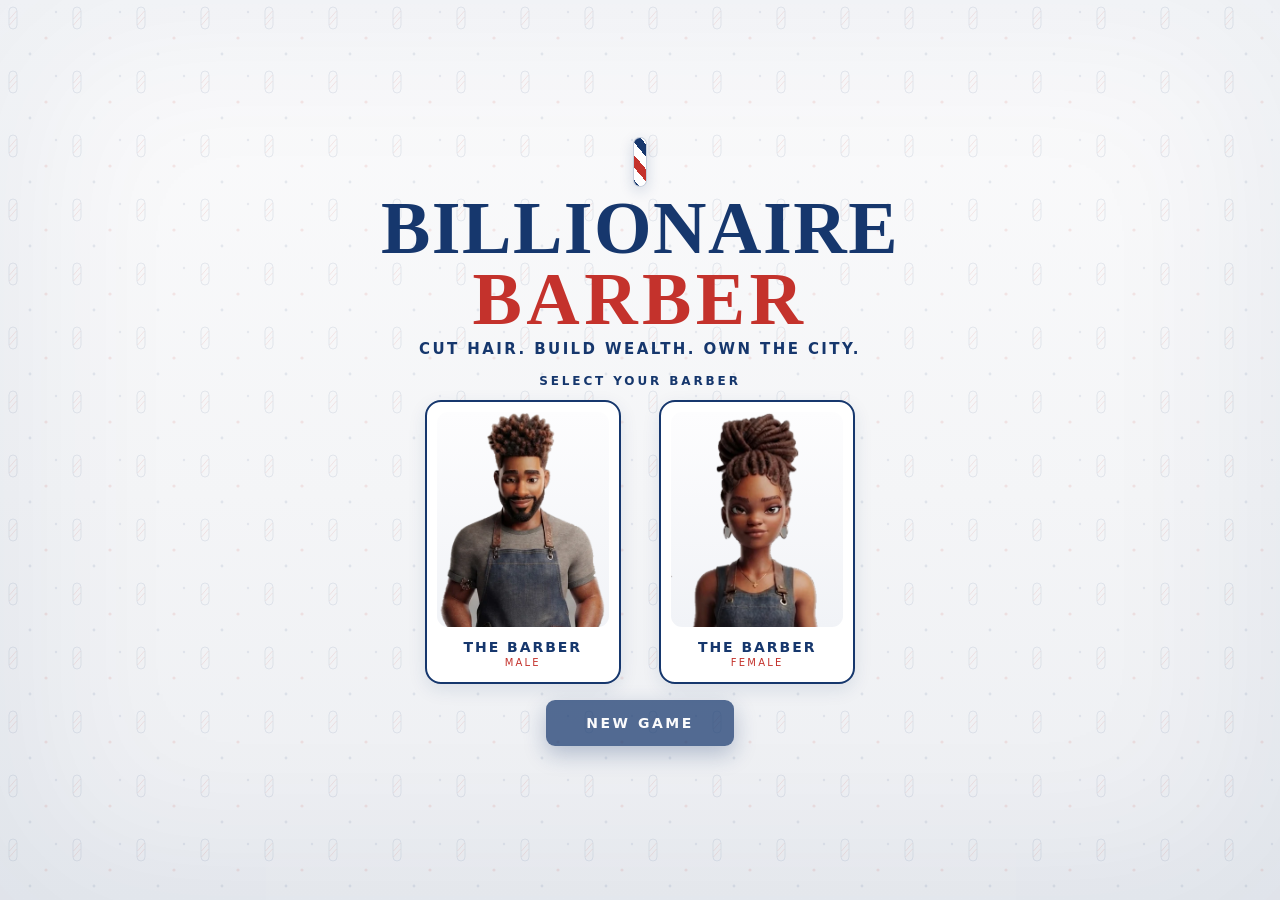
==== BillionaireBarber.html @ 20ed525c "Fix rotate gate trapping players with orientation lock The gate was shown purely by an `(orientation" ====
<!DOCTYPE html>
<html lang="en">
<head>
<meta charset="utf-8">
<meta name="viewport" content="width=device-width, initial-scale=1, viewport-fit=cover">
<title>Billionaire Barber</title>
<style>
/* =============================================================
   BILLIONAIRE BARBER — VISUAL SYSTEM
   Premium · urban · warm. Barbershop leather, brass and low
   tungsten light. Never a Bootstrap dashboard.
   ============================================================= */

/* ---------- TOKENS ---------- */
:root {
  --ink-950: #0a0807;
  --ink-900: #100c0a;
  --ink-850: #16110e;
  --ink-800: #1d1613;
  --ink-700: #2a201b;
  --ink-600: #3a2c25;
  --ink-500: #4d3b31;

  --gold-400: #e6c866;
  --gold-500: #c9a227;
  --gold-600: #9d7d18;
  --brass:    #b08d57;

  --pole-red: #c8412f;
  --pole-blue:#3d6f9e;

  --good: #5cc08a;
  --bad:  #e0614f;
  --warn: #e0a84f;

  --text:    #f6efe5;
  --text-dim:#b4a599;
  --text-mute:#7d6f65;

  --glass:      rgba(28, 21, 17, 0.72);
  --glass-lite: rgba(44, 33, 27, 0.58);
  --hairline:   rgba(224, 200, 160, 0.14);
  --hairline-2: rgba(224, 200, 160, 0.28);

  --shadow-lg: 0 24px 60px rgba(0,0,0,.62), 0 4px 14px rgba(0,0,0,.5);
  --shadow-md: 0 10px 28px rgba(0,0,0,.48);
  --shadow-sm: 0 3px 10px rgba(0,0,0,.4);

  --ease-out:  cubic-bezier(.16, 1, .3, 1);
  --ease-soft: cubic-bezier(.4, 0, .2, 1);
  --ease-back: cubic-bezier(.34, 1.56, .64, 1);

  --display: "Bahnschrift", "Segoe UI Semibold", "Segoe UI", system-ui, sans-serif;
  --body: "Segoe UI", system-ui, -apple-system, Roboto, sans-serif;
  --mono: "Cascadia Mono", "Consolas", ui-monospace, monospace;

  --hud-h: 74px;
  --dock-h: 62px;
}

* { margin: 0; padding: 0; box-sizing: border-box; }

html, body {
  height: 100%;
  overflow: hidden;
  background: var(--ink-950);
  color: var(--text);
  font-family: var(--body);
  -webkit-font-smoothing: antialiased;
  text-rendering: optimizeLegibility;
}

button { font: inherit; color: inherit; border: none; background: none; cursor: pointer; }
img { display: block; max-width: 100%; }
kbd {
  font: 600 11px/1 var(--mono); padding: 2px 5px; margin: 0 1px;
  background: rgba(255,255,255,.08); border: 1px solid var(--hairline);
  border-radius: 4px; color: var(--text-dim);
}

/* =============================================================
   BUTTONS (§32) — tactile, never tiny
   ============================================================= */
.btn {
  position: relative;
  font-family: var(--display);
  font-size: 13px;
  letter-spacing: .12em;
  text-transform: uppercase;
  padding: 12px 22px;
  border-radius: 10px;
  border: 1px solid var(--hairline-2);
  background: linear-gradient(180deg, var(--ink-700), var(--ink-800));
  color: var(--text);
  box-shadow: var(--shadow-sm), inset 0 1px 0 rgba(255,255,255,.07);
  transition: transform .18s var(--ease-back), box-shadow .22s var(--ease-out),
              background .22s var(--ease-out), border-color .22s var(--ease-out);
}
.btn:hover { transform: translateY(-2px); box-shadow: var(--shadow-md), inset 0 1px 0 rgba(255,255,255,.12); border-color: var(--hairline-2); }
.btn:active { transform: translateY(1px) scale(.985); box-shadow: var(--shadow-sm); }
.btn:focus-visible { outline: 2px solid var(--gold-500); outline-offset: 3px; }

.btn.primary {
  background: linear-gradient(180deg, var(--gold-400), var(--gold-600));
  color: #2a1f06;
  border-color: rgba(255, 232, 170, .5);
  font-weight: 700;
  box-shadow: 0 6px 20px rgba(201,162,39,.3), inset 0 1px 0 rgba(255,255,255,.4);
}
.btn.primary:hover { box-shadow: 0 12px 34px rgba(201,162,39,.42), inset 0 1px 0 rgba(255,255,255,.55); }

.btn.secondary { background: linear-gradient(180deg, #3a5670, #253a4d); border-color: rgba(140,190,230,.3); }
.btn.ghost { background: rgba(255,255,255,.04); border-color: var(--hairline); color: var(--text-dim); }
.btn.ghost:hover { color: var(--text); background: rgba(255,255,255,.08); }
.btn.disabled, .btn[disabled] { opacity: .38; pointer-events: none; filter: grayscale(.6); }
.btn.large { padding: 16px 34px; font-size: 15px; letter-spacing: .16em; }
.btn.small { padding: 7px 14px; font-size: 11px; }
.btn.wide { width: 100%; justify-content: center; }

/* =============================================================
   START SCREEN (§28)
   Deliberately NOT the in-game palette: a bright, printed
   barbershop-signage look — navy/red/white on paper — so the title
   card reads as branding and the cut to the dark shop lands.
   Scoped tokens; nothing here leaks into the game shell.
   ============================================================= */
#start-screen {
  --navy:      #16376d;
  --navy-deep: #0d2450;
  --red:       #c4322c;
  --paper:     #f4f5f7;
  --ink-soft:  #5a6478;

  position: fixed; inset: 0; z-index: 900;
  display: grid; place-items: center;
  overflow-y: auto;               /* short windows scroll rather than clip */
  color: var(--navy);
  transition: opacity .7s var(--ease-out), transform .7s var(--ease-out);
}
#start-screen.exiting { opacity: 0; transform: scale(1.06); pointer-events: none; }

.start-bg {
  position: absolute; inset: 0;
  background: linear-gradient(180deg, #fbfbfc 0%, var(--paper) 55%, #eceef2 100%);
}
/* Faint barber-pole-and-dots wallpaper, inline so it works offline */
.start-bg::after {
  content: ''; position: absolute; inset: 0;
  background-image: url("data:image/svg+xml,%3Csvg xmlns='http://www.w3.org/2000/svg' width='64' height='64' viewBox='0 0 64 64'%3E%3Crect x='9' y='7' width='8' height='22' rx='4' fill='none' stroke='%2316376d' stroke-width='1' opacity='.09'/%3E%3Cpath d='M9.5 25l7-8M9.5 19l7-8' stroke='%23c4322c' stroke-width='1' opacity='.1' fill='none'/%3E%3Ccircle cx='46' cy='38' r='1.6' fill='%23c4322c' opacity='.1'/%3E%3Ccircle cx='30' cy='54' r='1.4' fill='%2316376d' opacity='.09'/%3E%3Ccircle cx='56' cy='12' r='1.2' fill='%2316376d' opacity='.08'/%3E%3C/svg%3E");
  background-size: 64px 64px;
}
.start-vignette {
  position: absolute; inset: 0; pointer-events: none;
  box-shadow: inset 0 0 160px 40px rgba(22,55,109,.06);
}

.start-inner {
  position: relative; z-index: 2;
  width: min(1000px, 92vw);
  display: flex; flex-direction: column; align-items: center;
  gap: clamp(10px, 1.8vh, 22px);
  padding: clamp(14px, 3vh, 30px) 0;
}

.start-head { text-align: center; display: grid; justify-items: center; gap: 6px; }

/* Barber pole — small piece of world flavour, quietly rotating */
.start-pole {
  width: 14px; height: clamp(34px, 6vh, 50px); border-radius: 7px;
  background: #fff;
  border: 1px solid rgba(22,55,109,.25);
  overflow: hidden; position: relative;
  box-shadow: 0 4px 14px rgba(22,55,109,.18);
}
.start-pole i {
  position: absolute; inset: -50% -50%;
  background: repeating-linear-gradient(
    50deg,
    var(--red) 0 8px, #ffffff 8px 16px,
    var(--navy) 16px 24px, #ffffff 24px 32px);
  animation: poleSpin 3.6s linear infinite;
}
@keyframes poleSpin { to { transform: translateY(-32px); } }

/* High-contrast serif for the wordmark — the one place this game uses one */
.game-title {
  font-family: "Bodoni MT", "Didot", "Playfair Display", Georgia, "Times New Roman", serif;
  font-weight: 700;
  font-size: clamp(34px, 6.4vw, 74px);
  line-height: .95;
  letter-spacing: .02em;
  display: grid;
  color: var(--navy);
}
.game-title span { color: var(--red); letter-spacing: .06em; }

.game-sub {
  font-family: var(--display);
  font-size: clamp(11px, 1.4vw, 15px);
  font-weight: 700;
  letter-spacing: .16em; text-transform: uppercase;
  color: var(--navy);
}

.select-label {
  font-family: var(--display); font-size: 12px; font-weight: 600;
  letter-spacing: .24em; color: var(--navy);
  text-align: center; margin-bottom: 12px;
}

.char-grid { display: flex; gap: clamp(16px, 3vw, 40px); justify-content: center; flex-wrap: wrap; }

.char-card {
  width: clamp(146px, 17vw, 196px);
  display: grid; justify-items: center; gap: 2px;
  padding: 10px 10px 14px;
  border-radius: 16px;
  border: 2px solid var(--navy);
  background: #fff;
  color: var(--navy);
  box-shadow: 0 6px 18px rgba(22,55,109,.1);
  transition: transform .35s var(--ease-out), border-color .35s var(--ease-out),
              box-shadow .35s var(--ease-out);
}
.char-card:hover { transform: translateY(-6px); box-shadow: 0 16px 34px rgba(22,55,109,.18); }
.char-card.selected {
  border-color: var(--red);
  box-shadow: 0 0 0 3px rgba(196,50,44,.18), 0 16px 34px rgba(22,55,109,.2);
  transform: translateY(-6px);
}
.char-frame {
  width: 100%; aspect-ratio: 4/5; overflow: hidden; border-radius: 11px;
  display: grid; place-items: end center;
  background: linear-gradient(180deg, #fdfdfe, #f1f3f7);
  position: relative;
}
/* Cropped to head-and-shoulders like a shop portrait — the source art is
   full-body, so this leans on object-fit rather than new crops. */
.char-frame img {
  width: 100%; height: 100%; object-fit: cover; object-position: 50% 6%;
  transition: transform .5s var(--ease-out);
}
.char-card:hover .char-frame img { transform: scale(1.04); }
.char-name {
  font-family: var(--display); font-weight: 700; font-size: 14px;
  letter-spacing: .14em; margin-top: 10px; color: var(--navy);
}
.char-role { font-size: 10px; letter-spacing: .22em; color: var(--red); text-transform: uppercase; }

/* NEW GAME | CONTINUE read as one segmented navy pill (CONTINUE is hidden
   until a save exists, and the pill still looks right without it). */
.start-actions {
  display: inline-flex; flex-wrap: nowrap; justify-content: center;
  border-radius: 9px; overflow: hidden;
  box-shadow: 0 8px 22px rgba(22,55,109,.28);
}
#start-screen .btn.large {
  font-family: var(--display); font-weight: 600;
  font-size: 14px; letter-spacing: .18em;
  padding: 15px 40px; border: none; border-radius: 0;
  background: var(--navy); color: #fff;
  box-shadow: none; transform: none;
}
#start-screen .btn.large:hover { background: var(--navy-deep); }
#start-screen .btn.large:active { transform: translateY(1px); }
#start-screen .btn.large:focus-visible { outline: 2px solid var(--red); outline-offset: -4px; }
#start-screen .btn[disabled] { opacity: .72; filter: none; }
#start-screen #btn-continue { box-shadow: inset 1px 0 0 rgba(255,255,255,.32); }

.loader { display: grid; gap: 8px; justify-items: center; opacity: 1; transition: opacity .5s; }
#start-screen.loaded .loader { opacity: 0; height: 0; overflow: hidden; }
.load-track { width: 220px; height: 3px; border-radius: 3px; background: rgba(22,55,109,.14); overflow: hidden; }
.load-track i { display: block; height: 100%; width: 0; background: linear-gradient(90deg, var(--navy), var(--red)); transition: width .3s var(--ease-out); }
.loader span { font-size: 10px; letter-spacing: .3em; color: var(--ink-soft); text-transform: uppercase; }

/* =============================================================
   GAME SHELL
   ============================================================= */
#game {
  position: fixed; inset: 0;
  display: grid; grid-template-rows: var(--hud-h) 1fr var(--dock-h);
  opacity: 0; pointer-events: none;
  transition: opacity .8s var(--ease-out);
}
#game.active { opacity: 1; pointer-events: auto; }
body.paused #stage { filter: saturate(.55) brightness(.72); }

/* =============================================================
   HUD (§21)
   ============================================================= */
#hud {
  position: relative; z-index: 600;
  display: grid; grid-template-columns: auto 1fr auto;
  align-items: center; gap: 20px;
  padding: 0 20px;
  background: linear-gradient(180deg, rgba(12,9,7,.96), rgba(12,9,7,.72));
  backdrop-filter: blur(18px) saturate(1.2);
  -webkit-backdrop-filter: blur(18px) saturate(1.2);
  border-bottom: 1px solid var(--hairline);
  box-shadow: 0 12px 32px rgba(0,0,0,.5);
}

.hud-left { display: flex; align-items: baseline; gap: 22px; }
.cash-block { display: grid; }
.cash-label, .nw-label, .stat-label {
  font-family: var(--display); font-size: 9px; letter-spacing: .26em;
  color: var(--text-mute); text-transform: uppercase;
}
.cash-value {
  font-family: var(--display); font-size: 30px; line-height: 1.05;
  letter-spacing: .01em; font-variant-numeric: tabular-nums;
  color: var(--gold-400);
  text-shadow: 0 0 26px rgba(201,162,39,.34);
  transition: color .3s var(--ease-out), text-shadow .3s var(--ease-out);
}
.cash-value.rising { color: #7fe0a6; text-shadow: 0 0 26px rgba(92,192,138,.4); }
.cash-value.falling { color: #f08d7c; text-shadow: 0 0 26px rgba(224,97,79,.34); }
.cash-value.negative { color: var(--bad); animation: pulseBad 1.4s ease-in-out infinite; }
@keyframes pulseBad { 50% { opacity: .55; } }

.networth-block { display: grid; }
.nw-value { font-family: var(--display); font-size: 17px; color: var(--text); font-variant-numeric: tabular-nums; }

.hud-center { display: grid; gap: 6px; justify-items: center; min-width: 0; }
.week-block { display: flex; align-items: center; gap: 10px; }
.week-value {
  font-family: var(--display); font-size: 19px; letter-spacing: .16em;
  position: relative;
}
.week-value::after {
  content: attr(data-year); position: absolute; left: 50%; top: -11px;
  transform: translateX(-50%);
  font-size: 8px; letter-spacing: .28em; color: var(--text-mute);
}
.level-pill {
  font-family: var(--display); font-size: 10px; letter-spacing: .18em;
  padding: 3px 9px; border-radius: 20px;
  background: linear-gradient(180deg, rgba(201,162,39,.28), rgba(201,162,39,.1));
  border: 1px solid rgba(201,162,39,.42); color: var(--gold-400);
}
.week-track {
  width: min(320px, 30vw); height: 3px; border-radius: 3px;
  background: rgba(255,255,255,.07); overflow: hidden;
}
.week-track i {
  display: block; height: 100%; width: 0;
  background: linear-gradient(90deg, var(--gold-600), var(--gold-400));
  box-shadow: 0 0 10px rgba(201,162,39,.6);
}

.active-events { display: flex; gap: 6px; flex-wrap: wrap; justify-content: center; min-height: 18px; }
.event-chip {
  display: inline-flex; align-items: center; gap: 6px;
  font-size: 9px; letter-spacing: .1em; text-transform: uppercase;
  padding: 3px 8px; border-radius: 20px;
  border: 1px solid var(--hairline); background: rgba(255,255,255,.04);
  animation: chipIn .4s var(--ease-back) both;
}
@keyframes chipIn { from { opacity: 0; transform: translateY(-6px) scale(.9); } }
.event-chip.bad { border-color: rgba(224,97,79,.4); color: #f0a396; background: rgba(224,97,79,.1); }
.event-chip.good { border-color: rgba(92,192,138,.4); color: #96e0b6; background: rgba(92,192,138,.1); }
.event-chip.neutral { color: var(--text-dim); }
.chip-weeks { opacity: .65; font-family: var(--mono); }

.hud-right { display: flex; align-items: center; gap: 18px; }
.stat { display: grid; gap: 2px; min-width: 58px; }
.stat-value { font-family: var(--display); font-size: 15px; font-variant-numeric: tabular-nums; }
.stat-value.good { color: var(--good); }
.stat-value.bad { color: var(--bad); }
.stat.rep .stat-label b { color: var(--gold-400); font-family: var(--mono); }
.rep-track { display: block; width: 72px; height: 4px; border-radius: 4px; background: rgba(255,255,255,.08); overflow: hidden; margin-top: 3px; }
.rep-track i {
  display: block; height: 100%; width: 0;
  background: linear-gradient(90deg, var(--pole-red), var(--gold-400));
  transition: width .6s var(--ease-out);
}

/* =============================================================
   STAGE / WORLD
   2026-08-08: the shop is now a static background photo — no more
   perspective projection, no CSS-drawn floor/walls/door. Every
   fixture below is just a plain (x%, y%) placed DOM element on top
   of it (see World.placeAt in world.js).
   ============================================================= */
#stage {
  position: relative; overflow: hidden;
  background-image: url('[data-uri]');
  background-size: cover;
  /* Anchor top so the ceiling (now included in the crop) always stays
     visible — any cropping from `cover` trims the floor instead. */
  background-position: center top;
  background-repeat: no-repeat;
  background-color: #0a1410;
  transition: filter .5s var(--ease-out);
}
.layer { position: absolute; inset: 0; pointer-events: none; }

/* ---- Foreground occluders ---- */
.fg-counter {
  position: absolute; left: -4%; right: -4%; bottom: -2%; height: 8%;
  background: linear-gradient(180deg, rgba(28,20,15,0) 0%, rgba(20,14,10,.85) 60%, #0b0806 100%);
  filter: blur(.4px);
}
.fg-vignette {
  position: absolute; inset: 0;
  box-shadow: inset 0 0 180px 44px rgba(0,0,0,.6);
}

/* =============================================================
   FIXTURES
   ============================================================= */
/* All 4 barber chairs render the SAME two images (cropped straight out
   of the photo's own baked-in chair — see REQUEST_SHEET.md §3c), so
   every station is "fully rendered" consistently rather than 2 real
   chairs + 2 crude CSS ones. Mirror is always visible; the chair image
   hides once a customer sits (their own seated-in-chair photo already
   includes one) — see World's has-sitter toggle. */
.station-mirror-img {
  position: absolute; width: 76px;
  filter: drop-shadow(0 0 10px rgba(230,210,150,.3));
}
.station-chair-img {
  position: absolute; width: 100px;
  transition: opacity .3s var(--ease-out);
}
.station-mirror-img img, .station-chair-img img { width: 100%; height: auto; display: block; }
.station-chair-img.has-sitter { opacity: 0; }

/* Full 4-up patron sheet (all 4 people, not a single slice) — the
   benches themselves are baked into the photo, this is just the
   people, shown once the shop reads at capacity (all chairs full;
   see World.updateBenchOccupancy). */
/* The bench itself — the room's own bench, cropped out of the photo before
   the baked-in ones were erased (§3j), so it matches the shop exactly. Wider
   than it was in the plate because it now stands at the chair row instead of
   high up the back wall, i.e. nearer the camera. */
/* Wider than the crowd sitting on it, so the bench reads as a bench rather
   than disappearing entirely behind four pairs of legs. */
.bench-seat {
  position: absolute; width: 8.6%;
}
/* Lifted out of near-black: the crop came from a lit part of the floor, and
   at the wall base it would otherwise vanish into the shadow. */
.bench-seat img {
  width: 100%; height: auto; display: block;
  filter: brightness(1.5) contrast(1.06);
}

/* The crowd on it. Sized as a FRACTION of the stage, not in px — the photo is
   cover-scaled by width, so a percentage keeps the crowd matched to its bench
   at any window size, where fixed px drift off it as soon as the window
   changes. Width is matched to the bench, and the height then puts the group's
   seat line on the bench top with their feet reaching the floor just in front
   of it. Aspect follows patrons1; the other two sheets are wider, so they just
   leave slack at the top, invisible because the art is anchored bottom. */
.bench-group {
  /* width + aspect-ratio are set per sheet by World.buildShop() */
  position: absolute; left: 50%;
  transform: translate(-50%, 0);
  background-repeat: no-repeat;
  background-size: 100% auto;
  background-position: 50% 100%;
  filter: drop-shadow(0 10px 12px rgba(0,0,0,.5));
  opacity: 0; transition: opacity .5s var(--ease-out);
}
.bench.busy .bench-group,
.bench-group.busy { opacity: 1; }

/* Merch table + vending machine — real photos now, not CSS-drawn.
   Both start dim/idle until their revenue stream unlocks. Sized to sit
   flush against the TOP of the (now taller) wall band, right below the
   ceiling — see REQUEST_SHEET.md §3d. */
.merch-table, .vending {
  position: absolute;
  opacity: .55; filter: saturate(.7) brightness(.85);
  transition: opacity .5s var(--ease-out), filter .5s var(--ease-out);
}
.vending { width: 130px; }
.merch-table { width: 150px; }
.merch-table img, .vending img { width: 100%; height: auto; display: block; }
.merch-table.active, .vending.active {
  opacity: 1; filter: none;
}
.vending.active {
  filter: drop-shadow(0 0 18px rgba(92,192,230,.35));
}

/* Entrance — rectangular doorway overlay, wide enough to fully cover
   the photo's arched door underneath (Anthony wanted rectangular, not
   arched, and wider). */
/* Sized as a fraction of the stage (not fixed px) so it keeps covering the
   spot the photo's arched door used to occupy at any window size — the arch
   itself is painted out of the background now, Anthony wanted one entrance,
   not two. */
.entrance-door {
  position: absolute; width: 4.9%; aspect-ratio: 4 / 5; border-radius: 5px;
  background:
    linear-gradient(180deg, rgba(196,220,240,.4) 0%, rgba(120,158,186,.28) 45%, rgba(30,40,48,.5) 100%);
  border: 3px solid rgba(176,141,87,.55);
  box-shadow:
    0 0 40px rgba(170,205,235,.2),
    0 0 16px rgba(255,214,150,.12),
    inset 0 0 20px rgba(180,215,240,.16);
}
.entrance-door::after {
  content: ''; position: absolute; left: 50%; top: 8%; width: 2px; height: 84%;
  transform: translateX(-50%); background: rgba(176,141,87,.5);
}

/* Bathroom/ATM signage — there's no door graphic for these at all now (the
   photo's own far-left door is painted out), so this animated arrow + label
   IS the wayfinding, pointing off-stage to the left. It has to carry that on
   its own, hence the weight. */
.amenity-hint {
  position: absolute; display: flex; align-items: center; gap: 7px;
  pointer-events: none;
}
.amenity-arrow {
  font-size: 21px; color: var(--gold-400);
  text-shadow: 0 0 14px rgba(201,162,39,.5);
  animation: amenityNudge 1.4s ease-in-out infinite;
}
@keyframes amenityNudge { 50% { transform: translateX(-5px); } }
.amenity-text {
  font-family: var(--display); font-size: 13px; font-weight: 700;
  letter-spacing: .16em;
  text-transform: uppercase; color: rgba(240,224,190,.95);
  text-shadow: 0 1px 3px rgba(0,0,0,.9), 0 0 16px rgba(201,162,39,.3);
  white-space: nowrap;
}

/* =============================================================
   ACTORS (§5, §6)
   ============================================================= */
.actor {
  position: absolute; width: 16vh;
  display: flex; flex-direction: column; align-items: center; justify-content: flex-end;
  /* World.placeAt() appends a depth scale to the transform — pin the origin
     to the feet so a shrinking character stays on the floor. */
  transform-origin: 50% 100%;
  will-change: transform;
  transition: filter .4s var(--ease-out);
}
.actor-sprite {
  height: 27vh; width: auto; max-width: none;
  filter: drop-shadow(0 14px 20px rgba(0,0,0,.6));
  transition: opacity .3s var(--ease-out);
}
.actor.customer .actor-sprite { height: 25vh; }
.actor.vending-visitor .actor-sprite { height: 22vh; }

.actor-shadow {
  position: absolute; bottom: -4px; left: 50%;
  width: 62%; height: 16px; transform: translateX(-50%);
  background: radial-gradient(50% 50% at 50% 50%, rgba(0,0,0,.68), transparent 72%);
  filter: blur(4px); opacity: .42;
  transition: opacity .12s linear;
}

.actor.customer.entering { animation: enterFade .7s var(--ease-out) both; }
@keyframes enterFade { from { opacity: 0; } }

.actor.customer.regular .actor-shadow {
  background: radial-gradient(50% 50% at 50% 50%, rgba(201,162,39,.5), transparent 72%);
}

/* Character reactions (§5) */
.actor.celebrate { animation: celebrate 1.1s var(--ease-back); }
@keyframes celebrate {
  0%,100% { filter: brightness(1); }
  30% { filter: brightness(1.22) saturate(1.15); }
}
.actor.celebrate .actor-sprite { animation: hop .55s var(--ease-back) 2; }
@keyframes hop { 50% { transform: translateY(-9px); } }

.actor.frustrated .actor-sprite { animation: shakeHead .5s ease-in-out 2; }
@keyframes shakeHead { 25% { transform: translateX(-5px) rotate(-1.5deg); } 75% { transform: translateX(5px) rotate(1.5deg); } }

/* Clipper spark while cutting */
.cut-fx { position: absolute; bottom: 34%; left: 62%; width: 10px; height: 10px; opacity: 0; }
.actor.is-cutting .cut-fx {
  opacity: 1;
  background: radial-gradient(circle, rgba(255,236,190,.95), transparent 68%);
  border-radius: 50%;
  animation: clipSpark .22s linear infinite;
}
@keyframes clipSpark { 50% { transform: scale(1.7) translate(2px, -1px); opacity: .35; } }

/* Customer request bubble above their head */
.cust-bubble {
  position: absolute; bottom: 100%; left: 50%;
  transform: translate(-50%, -6px) scale(.85);
  padding: 7px 12px 9px; border-radius: 12px;
  background: linear-gradient(180deg, rgba(38,28,22,.96), rgba(22,16,12,.96));
  border: 1px solid var(--hairline-2);
  box-shadow: var(--shadow-md);
  display: grid; gap: 1px; white-space: nowrap;
  opacity: 0; pointer-events: none;
  transition: opacity .35s var(--ease-out), transform .35s var(--ease-back);
}
.cust-bubble.show { opacity: 1; transform: translate(-50%, -12px) scale(1); }
.cust-bubble::after {
  content: ''; position: absolute; left: 50%; top: 100%; transform: translateX(-50%);
  border: 6px solid transparent; border-top-color: rgba(22,16,12,.96);
}
.bubble-name { font-size: 9px; letter-spacing: .2em; color: var(--text-mute); text-transform: uppercase; }
.bubble-ask { font-family: var(--display); font-size: 13px; color: var(--gold-400); }
/* Patience drains along the bubble's bottom edge */
.cust-bubble::before {
  content: ''; position: absolute; left: 6px; right: 6px; bottom: 4px; height: 2px;
  border-radius: 2px; background: var(--gold-500);
  transform: scaleX(var(--patience, 1)); transform-origin: left;
  transition: transform .2s linear;
}
.cust-bubble.impatient::before { background: var(--bad); }
.cust-bubble.impatient { animation: nudge .5s ease-in-out infinite; }
@keyframes nudge { 50% { transform: translate(-50%, -15px) scale(1.02); } }

/* =============================================================
   PARTICLES / FLOATERS (§22)
   ============================================================= */
.clipping {
  position: absolute; width: 3px; height: 7px; border-radius: 2px;
  background: rgba(52,36,26,.85);
  animation: clipFall linear forwards;
}
@keyframes clipFall {
  from { opacity: .9; transform: translate(0,0) rotate(0); }
  to   { opacity: 0; transform: translate(var(--dx), 46px) rotate(220deg); }
}

.floater {
  position: absolute; transform: translate(-50%, -50%);
  font-family: var(--display); font-size: 21px; font-variant-numeric: tabular-nums;
  text-shadow: 0 2px 12px rgba(0,0,0,.85);
  animation: floatUp 1.9s var(--ease-out) forwards;
  display: grid; justify-items: center; pointer-events: none;
}
.floater small { font-size: 9px; letter-spacing: .22em; opacity: .8; text-transform: uppercase; }
.floater.good { color: #7fe0a6; }
.floater.bad  { color: #f08d7c; }
@keyframes floatUp {
  0%   { opacity: 0; transform: translate(-50%, -30%) scale(.8); }
  18%  { opacity: 1; transform: translate(-50%, -60%) scale(1.06); }
  100% { opacity: 0; transform: translate(-50%, -180%) scale(.95); }
}

.spark {
  position: absolute; width: 5px; height: 5px; border-radius: 50%;
  background: var(--gold-400); box-shadow: 0 0 12px var(--gold-400);
  animation: sparkOut 1.2s var(--ease-out) forwards;
}
@keyframes sparkOut {
  0%   { opacity: 1; transform: translate(0,0) scale(1); }
  100% { opacity: 0; transform: translate(var(--tx), var(--ty)) scale(.2); }
}

/* Customer feedback card */
.feedback {
  position: absolute; transform: translate(-50%, -40%) scale(.9);
  width: 210px; padding: 11px 14px; border-radius: 14px;
  background: linear-gradient(180deg, rgba(34,25,19,.97), rgba(18,13,10,.97));
  border: 1px solid var(--hairline-2);
  box-shadow: var(--shadow-lg);
  display: grid; gap: 5px;
  opacity: 0; transition: opacity .4s var(--ease-out), transform .5s var(--ease-back);
}
.feedback.show { opacity: 1; transform: translate(-50%, -75%) scale(1); }
.feedback.good { border-color: rgba(92,192,138,.5); }
.feedback.bad  { border-color: rgba(224,97,79,.5); }
.fb-name { font-size: 9px; letter-spacing: .22em; text-transform: uppercase; color: var(--text-mute); }
.fb-text { font-size: 13px; line-height: 1.35; }
.fb-meter { display: block; height: 3px; border-radius: 3px; background: rgba(255,255,255,.1); overflow: hidden; }
.fb-meter i { display: block; height: 100%; background: linear-gradient(90deg, var(--bad), var(--warn), var(--good)); }

/* =============================================================
   CUT PROGRESS
   ============================================================= */
#cut-progress {
  position: absolute; left: 50%; bottom: 16%; transform: translate(-50%, 14px);
  width: 250px; padding: 11px 14px; border-radius: 12px;
  background: var(--glass); backdrop-filter: blur(14px);
  border: 1px solid var(--hairline-2); box-shadow: var(--shadow-lg);
  opacity: 0; pointer-events: none; z-index: 620;
  transition: opacity .3s var(--ease-out), transform .4s var(--ease-back);
}
#cut-progress.show { opacity: 1; transform: translate(-50%, 0); }
.cut-label { font-family: var(--display); font-size: 12px; letter-spacing: .14em; margin-bottom: 7px; text-transform: uppercase; }
.cut-bar { height: 4px; border-radius: 4px; background: rgba(255,255,255,.1); overflow: hidden; }
.cut-fill { height: 100%; width: 0; background: linear-gradient(90deg, var(--gold-600), var(--gold-400)); box-shadow: 0 0 12px rgba(201,162,39,.6); }

/* =============================================================
   STYLE PICKER (§7)
   ============================================================= */
#style-picker {
  position: fixed; left: 50%; bottom: calc(var(--dock-h) + 14px);
  transform: translate(-50%, 130%);
  z-index: 640; width: min(680px, 94vw);
  padding: 16px 18px 14px; border-radius: 20px;
  background: linear-gradient(180deg, rgba(30,22,17,.93), rgba(15,11,8,.96));
  backdrop-filter: blur(20px) saturate(1.2);
  border: 1px solid var(--hairline-2);
  box-shadow: var(--shadow-lg), 0 0 0 1px rgba(0,0,0,.4);
  transition: transform .55s var(--ease-out), opacity .4s var(--ease-out);
  opacity: 0;
}
#style-picker.show { transform: translate(-50%, 0); opacity: 1; }

.style-request { display: grid; gap: 2px; text-align: center; margin-bottom: 13px; }
.req-who { font-size: 9px; letter-spacing: .26em; text-transform: uppercase; color: var(--gold-500); }
.req-line { font-size: 14px; color: var(--text-dim); }
.req-line strong { color: var(--text); font-family: var(--display); letter-spacing: .04em; }

.style-cards { display: grid; grid-template-columns: repeat(3, 1fr); gap: 11px; }
.style-card {
  position: relative; display: grid; justify-items: center; gap: 3px;
  padding: 13px 10px 12px; border-radius: 15px;
  border: 1px solid var(--hairline);
  background: linear-gradient(180deg, rgba(52,39,30,.5), rgba(20,15,11,.6));
  transition: transform .3s var(--ease-back), border-color .3s var(--ease-out),
              box-shadow .3s var(--ease-out), background .3s var(--ease-out);
  overflow: hidden;
}
.style-card::before {
  content: ''; position: absolute; inset: 0;
  background: radial-gradient(80% 50% at 50% 0%, var(--accent), transparent 70%);
  opacity: .1; transition: opacity .3s var(--ease-out);
}
.style-card:hover {
  transform: translateY(-6px); border-color: var(--accent);
  box-shadow: 0 16px 36px rgba(0,0,0,.5), 0 0 26px -8px var(--accent);
}
.style-card:hover::before { opacity: .24; }
.style-card:active { transform: translateY(-2px) scale(.98); }
.style-card.requested { border-color: var(--gold-500); background: linear-gradient(180deg, rgba(96,74,26,.42), rgba(22,16,10,.7)); }

.req-flag {
  position: absolute; top: 7px; right: 7px;
  font-size: 7px; letter-spacing: .18em; padding: 2px 6px; border-radius: 20px;
  background: var(--gold-500); color: #241a05; font-weight: 700;
}
.style-glyph, .style-photo {
  width: 82px; height: 82px; border-radius: 13px; margin-bottom: 5px;
  position: relative; z-index: 1; display: block;
}
.style-glyph svg { width: 100%; height: 100%; }
/* Sliced from the supplied 3-up menu sheet via background-position */
.style-photo {
  background-repeat: no-repeat;
  background-color: #f4f2ef;
  border: 1px solid var(--hairline-2);
  box-shadow: 0 5px 16px rgba(0,0,0,.42), inset 0 0 0 1px rgba(255,255,255,.14);
  transition: transform .32s var(--ease-out), box-shadow .32s var(--ease-out);
}
.style-card:hover .style-photo {
  transform: scale(1.06);
  box-shadow: 0 10px 26px rgba(0,0,0,.5), 0 0 20px -6px var(--accent), inset 0 0 0 1px rgba(255,255,255,.2);
}
.style-card.requested .style-photo { box-shadow: 0 5px 16px rgba(0,0,0,.42), 0 0 0 2px var(--gold-500); }
.style-name { font-family: var(--display); font-size: 14px; letter-spacing: .1em; position: relative; z-index: 1; }
.style-tag { font-size: 9.5px; color: var(--text-mute); position: relative; z-index: 1; text-align: center; }
.style-price {
  font-family: var(--display); font-size: 17px; color: var(--accent);
  font-variant-numeric: tabular-nums; margin-top: 3px; position: relative; z-index: 1;
}
.style-meta {
  display: flex; gap: 9px; font-size: 9px; color: var(--text-mute);
  font-family: var(--mono); position: relative; z-index: 1; margin-top: 2px;
}
.picker-hint { text-align: center; font-size: 10px; color: var(--text-mute); margin-top: 11px; }

/* =============================================================
   DOCK + PANELS
   ============================================================= */
#dock {
  position: relative; z-index: 600;
  display: flex; align-items: center; justify-content: center; gap: 10px;
  background: linear-gradient(0deg, rgba(10,8,6,.97), rgba(10,8,6,.72));
  backdrop-filter: blur(18px);
  border-top: 1px solid var(--hairline);
}
.dock-btn {
  display: flex; align-items: center; gap: 8px;
  padding: 9px 18px; border-radius: 10px;
  font-family: var(--display); font-size: 11px; letter-spacing: .16em;
  color: var(--text-dim);
  border: 1px solid transparent;
  transition: all .25s var(--ease-out);
}
.dock-btn:hover { color: var(--text); background: rgba(255,255,255,.06); border-color: var(--hairline); transform: translateY(-2px); }
.dock-btn.icon { padding: 9px 13px; font-size: 13px; }
.dock-ico { font-size: 14px; }
.dock-btn:disabled { opacity: .35; pointer-events: none; transform: none; }

.panel {
  position: fixed; top: calc(var(--hud-h) + 12px); right: 14px;
  width: min(390px, 92vw); max-height: calc(100vh - var(--hud-h) - var(--dock-h) - 28px);
  z-index: 660; display: flex; flex-direction: column;
  border-radius: 18px; overflow: hidden;
  background: linear-gradient(180deg, rgba(26,19,15,.96), rgba(14,10,8,.97));
  backdrop-filter: blur(22px) saturate(1.15);
  border: 1px solid var(--hairline-2);
  box-shadow: var(--shadow-lg);
  opacity: 0; transform: translateX(24px) scale(.97); pointer-events: none;
  transition: opacity .35s var(--ease-out), transform .45s var(--ease-out);
}
.panel.show { opacity: 1; transform: none; pointer-events: auto; }
.panel-head {
  display: flex; align-items: center; justify-content: space-between;
  padding: 15px 17px; border-bottom: 1px solid var(--hairline);
}
.panel-head h3 { font-family: var(--display); font-size: 12px; letter-spacing: .26em; color: var(--gold-400); font-weight: 600; }
.panel-close { font-size: 15px; color: var(--text-mute); padding: 3px 7px; border-radius: 6px; transition: all .2s; }
.panel-close:hover { color: var(--text); background: rgba(255,255,255,.08); }
.panel-body { padding: 16px 17px 20px; overflow-y: auto; display: grid; gap: 20px; }

.dec-block { display: grid; gap: 8px; }
.dec-block h4 { font-family: var(--display); font-size: 10px; letter-spacing: .24em; color: var(--text-mute); }
.dec-hint { font-size: 11.5px; line-height: 1.45; color: var(--text-dim); }
.dec-row { display: flex; align-items: center; justify-content: space-between; gap: 10px; }
.dec-val { font-family: var(--display); font-size: 13px; color: var(--gold-400); font-variant-numeric: tabular-nums; }

.stream-grid { display: grid; gap: 6px; }
.stream-row {
  display: grid; grid-template-columns: 8px 1fr auto; align-items: center; gap: 10px;
  padding: 8px 11px; border-radius: 9px;
  background: rgba(255,255,255,.03); border: 1px solid var(--hairline);
}
.stream-row .dot { width: 7px; height: 7px; border-radius: 50%; background: var(--text-mute); }
.stream-row.on { border-color: rgba(92,192,138,.32); background: rgba(92,192,138,.07); }
.stream-row.on .dot { background: var(--good); box-shadow: 0 0 9px var(--good); }
.s-name { font-size: 12.5px; }
.s-status { font-size: 9px; letter-spacing: .14em; color: var(--text-mute); text-transform: uppercase; }
.stream-row.on .s-status { color: var(--good); }

.empty-state { display: grid; gap: 9px; justify-items: center; text-align: center; padding: 22px 8px; }
.empty-icon { font-size: 34px; opacity: .4; }
.progress-to-goal { display: grid; gap: 6px; justify-items: center; width: 100%; margin-top: 6px; }
.ptg-bar { width: 100%; height: 5px; border-radius: 5px; background: rgba(255,255,255,.08); overflow: hidden; }
.ptg-bar i { display: block; height: 100%; background: linear-gradient(90deg, var(--gold-600), var(--gold-400)); transition: width .6s var(--ease-out); }
.progress-to-goal span { font-family: var(--mono); font-size: 10px; color: var(--text-mute); }

.port-summary { display: grid; gap: 9px; padding-bottom: 14px; border-bottom: 1px solid var(--hairline); }
.port-total { display: flex; align-items: baseline; justify-content: space-between; }
.port-total span { font-size: 9px; letter-spacing: .24em; color: var(--text-mute); }
.port-total strong { font-family: var(--display); font-size: 24px; color: var(--gold-400); }
.port-counts { display: flex; gap: 6px; flex-wrap: wrap; }
.port-pill {
  font-size: 9.5px; letter-spacing: .1em; padding: 3px 9px; border-radius: 20px;
  border: 1px solid var(--hairline-2); color: var(--text-dim); text-transform: uppercase;
}
.port-list { display: grid; gap: 9px; }
.port-item {
  display: grid; grid-template-columns: 62px 1fr; gap: 11px;
  padding: 9px; border-radius: 12px;
  background: rgba(255,255,255,.03); border: 1px solid var(--hairline);
  transition: border-color .25s var(--ease-out), background .25s var(--ease-out);
}
.port-item:hover { border-color: var(--hairline-2); background: rgba(255,255,255,.055); }
.port-thumb { width: 62px; height: 62px; border-radius: 9px; overflow: hidden; background: var(--ink-800); }
.port-thumb img { width: 100%; height: 100%; object-fit: cover; }
.port-info { display: grid; gap: 3px; align-content: center; min-width: 0; }
.port-name { font-family: var(--display); font-size: 13px; letter-spacing: .04em; }
.port-meta { font-size: 10px; color: var(--text-mute); }
.port-figures { display: flex; gap: 12px; font-size: 10.5px; color: var(--text-dim); }
.port-figures strong { font-family: var(--mono); color: var(--text); }
.port-figures .good { color: var(--good); }
.port-figures .bad { color: var(--bad); }

/* =============================================================
   TOASTS
   ============================================================= */
#toasts {
  position: fixed; top: calc(var(--hud-h) + 14px); left: 50%; transform: translateX(-50%);
  z-index: 700; display: grid; gap: 8px; justify-items: center; pointer-events: none;
}
.toast {
  padding: 9px 17px; border-radius: 22px; font-size: 12.5px;
  background: var(--glass); backdrop-filter: blur(14px);
  border: 1px solid var(--hairline-2); box-shadow: var(--shadow-md);
  opacity: 0; transform: translateY(-12px) scale(.95);
  transition: opacity .35s var(--ease-out), transform .45s var(--ease-back);
}
.toast.show { opacity: 1; transform: none; }
.toast.good { border-color: rgba(92,192,138,.45); color: #96e0b6; }
.toast.bad  { border-color: rgba(224,97,79,.45); color: #f0a396; }
.toast.save { border-color: rgba(201,162,39,.45); color: var(--gold-400); }

/* =============================================================
   EVENT CARD + MILESTONE (§18, §22)
   ============================================================= */
.event-card {
  position: absolute; left: 22px; top: 22px; width: 288px;
  padding: 15px 17px; border-radius: 16px; z-index: 630;
  background: linear-gradient(180deg, rgba(30,22,17,.96), rgba(15,11,8,.97));
  backdrop-filter: blur(16px);
  border: 1px solid var(--hairline-2);
  box-shadow: var(--shadow-lg);
  display: grid; gap: 7px;
  opacity: 0; transform: translateX(-24px); pointer-events: none;
  transition: opacity .45s var(--ease-out), transform .55s var(--ease-out);
}
.event-card.show { opacity: 1; transform: none; }
.event-card.bad  { border-left: 3px solid var(--bad); }
.event-card.good { border-left: 3px solid var(--good); }
.event-card.neutral { border-left: 3px solid var(--warn); }
.event-kind { font-size: 8.5px; letter-spacing: .3em; color: var(--text-mute); }
.event-card.bad .event-kind { color: var(--bad); }
.event-card.good .event-kind { color: var(--good); }
.event-name { font-family: var(--display); font-size: 19px; letter-spacing: .04em; }
.event-text { font-size: 12px; line-height: 1.5; color: var(--text-dim); }
.event-note {
  font-family: var(--mono); font-size: 11px; padding: 5px 9px; border-radius: 7px;
  background: rgba(255,255,255,.05); color: var(--gold-400);
}
.event-mods { display: grid; gap: 3px; margin-top: 3px; }
.mod-row { display: flex; justify-content: space-between; font-size: 11px; color: var(--text-mute); }
.mod-row strong { font-family: var(--mono); }
.mod-row .good { color: var(--good); }
.mod-row .bad { color: var(--bad); }
.event-dur { font-size: 9.5px; letter-spacing: .14em; color: var(--text-mute); text-transform: uppercase; }

#milestone {
  position: absolute; inset: 0; z-index: 650;
  display: grid; place-content: center; justify-items: center; gap: 5px;
  pointer-events: none; opacity: 0;
  transition: opacity .5s var(--ease-out);
}
#milestone.show { opacity: 1; }
.ms-kicker {
  font-family: var(--display); font-size: 11px; letter-spacing: .5em;
  color: var(--gold-500); animation: msIn .7s var(--ease-out) both;
}
.ms-title {
  font-family: var(--display); font-size: clamp(30px, 5.4vw, 60px); letter-spacing: .06em;
  background: linear-gradient(180deg, #fff6e0, var(--gold-400) 55%, var(--gold-600));
  -webkit-background-clip: text; background-clip: text; color: transparent;
  filter: drop-shadow(0 6px 30px rgba(201,162,39,.4));
  animation: msIn .8s .08s var(--ease-out) both;
}
.ms-sub { font-size: 13px; color: var(--text-dim); letter-spacing: .1em; animation: msIn .8s .18s var(--ease-out) both; }
@keyframes msIn { from { opacity: 0; transform: translateY(22px) scale(.94); } }

/* =============================================================
   WEEKLY SETTLEMENT (§8)
   ============================================================= */
#settlement {
  position: fixed; inset: 0; z-index: 720;
  display: grid; place-items: center;
  background: rgba(6,4,3,.7); backdrop-filter: blur(10px);
  opacity: 0; pointer-events: none;
  transition: opacity .45s var(--ease-out);
}
#settlement.show { opacity: 1; }
.settle-card {
  width: min(560px, 92vw); padding: 26px 28px; border-radius: 22px;
  background: linear-gradient(180deg, rgba(34,25,19,.98), rgba(15,11,8,.99));
  border: 1px solid var(--hairline-2); box-shadow: var(--shadow-lg);
  display: grid; gap: 16px;
  animation: settleIn .6s var(--ease-out) both;
}
@keyframes settleIn { from { opacity: 0; transform: translateY(26px) scale(.96); } }
.settle-head { display: flex; align-items: center; justify-content: center; gap: 16px; font-family: var(--display); }
.settle-from { font-size: 15px; color: var(--text-mute); }
.settle-arrow { color: var(--gold-500); animation: arrowPush 1.4s var(--ease-soft) infinite; }
@keyframes arrowPush { 50% { transform: translateX(6px); } }
.settle-to { font-size: 24px; color: var(--gold-400); letter-spacing: .08em; }
.settle-title { text-align: center; font-size: 10px; letter-spacing: .34em; color: var(--text-mute); text-transform: uppercase; }
.settle-cols { display: grid; grid-template-columns: 1fr 1fr; gap: 22px; }
.settle-col h4 { font-family: var(--display); font-size: 9px; letter-spacing: .26em; color: var(--text-mute); margin-bottom: 8px; }
.ledger-row { display: flex; justify-content: space-between; gap: 10px; font-size: 12.5px; padding: 4px 0; border-bottom: 1px solid rgba(255,255,255,.045); }
.ledger-row strong { font-family: var(--mono); font-size: 12px; }
.ledger-row .good { color: var(--good); }
.ledger-row .bad { color: var(--bad); }
.ledger-row.empty { color: var(--text-mute); }
.settle-total {
  display: flex; justify-content: space-between; align-items: baseline;
  padding: 13px 16px; border-radius: 12px;
  background: rgba(255,255,255,.04); border: 1px solid var(--hairline);
}
.settle-total span { font-size: 10px; letter-spacing: .26em; color: var(--text-mute); }
.settle-total strong { font-family: var(--display); font-size: 27px; font-variant-numeric: tabular-nums; }
.settle-total.good { border-color: rgba(92,192,138,.35); } .settle-total.good strong { color: var(--good); }
.settle-total.bad  { border-color: rgba(224,97,79,.35); }  .settle-total.bad strong { color: var(--bad); }
.settle-cash { display: flex; justify-content: space-between; align-items: baseline; }
.settle-cash span { font-size: 9px; letter-spacing: .26em; color: var(--text-mute); }
.settle-cash strong { font-family: var(--display); font-size: 20px; color: var(--gold-400); }

/* =============================================================
   PHONE / MESSAGE THREAD (§17)
   Built in CSS — supplied mockups are style reference only.
   ============================================================= */
#phone {
  position: fixed; inset: 0; z-index: 760;
  display: grid; place-items: center;
  opacity: 0; pointer-events: none;
  transition: opacity .45s var(--ease-out);
}
#phone.show { opacity: 1; pointer-events: auto; }
.phone-scrim { position: absolute; inset: 0; background: rgba(5,4,3,.74); backdrop-filter: blur(12px); }

.phone-device {
  position: relative;
  width: min(376px, 92vw);
  height: min(720px, 88vh);
  border-radius: 44px;
  background: linear-gradient(160deg, #2a2c30, #16181b 40%, #0e1012);
  padding: 11px;
  box-shadow: 0 40px 90px rgba(0,0,0,.75), 0 0 0 2px #34383d, inset 0 1px 0 rgba(255,255,255,.12);
  display: grid; grid-template-rows: auto auto 1fr auto auto;
  overflow: hidden;
  transform: translateY(64px) scale(.94);
  transition: transform .6s var(--ease-out);
}
#phone.show .phone-device { transform: none; }
/* Screen surface */
.phone-device::before {
  content: ''; position: absolute; inset: 11px; border-radius: 34px;
  background: linear-gradient(180deg, #f2f4f7, #e8ebef);
  z-index: 0;
}
.phone-notch {
  position: absolute; top: 11px; left: 50%; transform: translateX(-50%);
  width: 124px; height: 26px; border-radius: 0 0 16px 16px;
  background: #0e1012; z-index: 5;
}
.phone-status {
  position: relative; z-index: 4;
  display: flex; justify-content: space-between; align-items: center;
  padding: 8px 24px 2px; font-size: 9px; color: #4a4f57; letter-spacing: .1em;
}

.phone-header {
  position: relative; z-index: 4;
  display: flex; align-items: center; gap: 10px;
  padding: 6px 16px 11px;
  border-bottom: 1px solid rgba(0,0,0,.09);
  background: linear-gradient(180deg, rgba(226,236,246,.9), rgba(238,242,246,.7));
  backdrop-filter: blur(6px);
}
.phone-back { font-size: 24px; color: #2f7fe0; line-height: 1; padding: 0 4px; }
.phone-contact { display: grid; justify-items: center; flex: 1; gap: 1px; }
.phone-avatar {
  width: 34px; height: 34px; border-radius: 50%;
  display: grid; place-items: center; font-size: 16px;
  background: linear-gradient(160deg, #c9d4e0, #9fb0c2);
  box-shadow: 0 2px 6px rgba(0,0,0,.16);
}
.phone-avatar.realtor { background: linear-gradient(160deg, #d8c48f, #b3924f); }
.phone-avatar.social  { background: linear-gradient(160deg, #e5a9c8, #c06a97); }
.phone-avatar.tool    { background: linear-gradient(160deg, #a8c3d8, #5f89a8); }
.phone-avatar.mobile  { background: linear-gradient(160deg, #a9d8bd, #5f9e7c); }
.phone-avatar.merch   { background: linear-gradient(160deg, #e0b49a, #b57a54); }
/* Real headshots cropped from the supplied mockups */
.phone-avatar.photo { background: #d4d8dd; overflow: hidden; padding: 0; }
.phone-avatar.photo img { width: 100%; height: 100%; object-fit: cover; border-radius: 50%; }
.phone-name { font-size: 12px; font-weight: 600; color: #1d2126; }
.phone-time { font-size: 9px; color: #8b939c; letter-spacing: .06em; }

.phone-thread {
  position: relative; z-index: 4;
  overflow-y: auto; padding: 14px 14px 8px;
  display: flex; flex-direction: column; gap: 7px;
  scrollbar-width: thin;
}
.phone-thread::-webkit-scrollbar { width: 4px; }
.phone-thread::-webkit-scrollbar-thumb { background: rgba(0,0,0,.16); border-radius: 4px; }

.bubble {
  max-width: 78%; padding: 9px 13px; border-radius: 19px;
  font-size: 13.5px; line-height: 1.42;
  opacity: 0; transform: translateY(10px) scale(.94);
  transition: opacity .3s var(--ease-out), transform .42s var(--ease-back);
  word-wrap: break-word;
}
.bubble.landed { opacity: 1; transform: none; }
.bubble.in {
  align-self: flex-start; background: #e3e5ea; color: #14171a;
  border-bottom-left-radius: 6px;
}
.bubble.out {
  align-self: flex-end;
  background: linear-gradient(180deg, #3d97f5, #1a7ae8); color: #fff;
  border-bottom-right-radius: 6px;
}

.bubble.typing {
  display: flex; gap: 4px; padding: 12px 14px; opacity: 1; transform: none;
  background: #e3e5ea; align-self: flex-start; border-bottom-left-radius: 6px;
}
.bubble.typing span {
  width: 7px; height: 7px; border-radius: 50%; background: #9aa1a9;
  animation: typeDot 1.25s ease-in-out infinite;
}
.bubble.typing span:nth-child(2) { animation-delay: .16s; }
.bubble.typing span:nth-child(3) { animation-delay: .32s; }
@keyframes typeDot { 30% { transform: translateY(-5px); background: #6d757d; } }

/* MMS photo attachment — the ONLY place exteriors appear (§4) */
.bubble.photo { padding: 0; background: transparent; max-width: 84%; align-self: flex-start; }
.mms {
  position: relative; border-radius: 16px; overflow: hidden;
  background: #d4d8dd; box-shadow: 0 3px 12px rgba(0,0,0,.18);
  aspect-ratio: 1/1;
}
.mms img {
  width: 100%; height: 100%; object-fit: cover;
  opacity: 0; transform: scale(1.06);
  transition: opacity .55s var(--ease-out), transform .8s var(--ease-out);
}
.bubble.photo.loaded .mms img { opacity: 1; transform: none; }
.mms-shimmer {
  position: absolute; inset: 0;
  background: linear-gradient(100deg, #d4d8dd 20%, #eceff2 45%, #d4d8dd 70%);
  background-size: 260% 100%;
  animation: shimmer 1.25s linear infinite;
}
@keyframes shimmer { to { background-position: -180% 0; } }
.mms-caption { font-size: 11px; color: #6d757d; padding: 5px 4px 0; }

.bubble.details { max-width: 88%; padding: 0; background: transparent; align-self: flex-start; }
.detail-card {
  border-radius: 15px; overflow: hidden;
  background: linear-gradient(180deg, #1e2329, #14181d);
  border: 1px solid rgba(255,255,255,.1);
  box-shadow: 0 4px 14px rgba(0,0,0,.24);
}
.detail-title {
  font-family: var(--display); font-size: 10px; letter-spacing: .22em;
  padding: 9px 13px; color: var(--gold-400);
  background: rgba(201,162,39,.12); border-bottom: 1px solid rgba(255,255,255,.08);
}
.detail-row {
  display: flex; justify-content: space-between; gap: 12px;
  padding: 7px 13px; font-size: 12px; color: #a9b2bb;
  border-bottom: 1px solid rgba(255,255,255,.045);
}
.detail-row:last-child { border-bottom: none; }
.detail-row strong { font-family: var(--mono); font-size: 11.5px; color: #eef2f6; }
.detail-row.good strong { color: #6fd79b; }
.detail-row.bad strong { color: #f0806e; }

.phone-actions {
  position: relative; z-index: 4;
  display: grid; gap: 7px; padding: 11px 14px 8px;
  border-top: 1px solid rgba(0,0,0,.08);
  background: rgba(240,243,246,.94);
  opacity: 0; transform: translateY(14px);
  transition: opacity .4s var(--ease-out), transform .5s var(--ease-back);
}
.phone-actions.show { opacity: 1; transform: none; }
.phone-btn { padding: 12px 16px; border-radius: 13px; font-size: 12px; }
.phone-btn.ghost { background: rgba(0,0,0,.05); color: #545c65; border-color: rgba(0,0,0,.1); }
.phone-btn.ghost:hover { background: rgba(0,0,0,.09); color: #22272c; }
.phone-home {
  position: relative; z-index: 4;
  width: 122px; height: 4px; border-radius: 4px; background: #1d2126;
  margin: 6px auto 9px; opacity: .34;
}

/* =============================================================
   ENDGAME / FAILURE (§30)
   ============================================================= */
#endgame, #failure {
  position: fixed; inset: 0; z-index: 800;
  display: grid; place-items: center;
  background: radial-gradient(90% 70% at 50% 40%, rgba(50,36,12,.9), rgba(5,4,3,.96));
  backdrop-filter: blur(16px);
  opacity: 0; pointer-events: none;
  transition: opacity .7s var(--ease-out);
}
#endgame.show, #failure.show { opacity: 1; pointer-events: auto; }
.end-card {
  width: min(760px, 92vw); padding: 34px 36px; border-radius: 26px;
  background: linear-gradient(180deg, rgba(36,26,18,.96), rgba(14,10,7,.98));
  border: 1px solid rgba(201,162,39,.34);
  box-shadow: 0 40px 100px rgba(0,0,0,.7), 0 0 70px -20px rgba(201,162,39,.34);
  display: grid; gap: 20px; justify-items: center; text-align: center;
  animation: settleIn .8s var(--ease-out) both;
  max-height: 92vh; overflow-y: auto;
}
.end-card.fail { border-color: rgba(224,97,79,.34); box-shadow: 0 40px 100px rgba(0,0,0,.7), 0 0 70px -20px rgba(224,97,79,.3); }
.end-kicker { font-family: var(--display); font-size: 11px; letter-spacing: .5em; color: var(--gold-500); }
.end-card.fail .end-kicker { color: var(--bad); }
.end-title {
  font-family: var(--display); font-size: clamp(28px, 5.6vw, 56px); letter-spacing: .05em; line-height: 1;
  background: linear-gradient(180deg, #fff8e6, var(--gold-400) 55%, var(--gold-600));
  -webkit-background-clip: text; background-clip: text; color: transparent;
}
.end-card.fail .end-title { background: linear-gradient(180deg, #ffdcd6, var(--bad)); -webkit-background-clip: text; background-clip: text; }
.end-body { font-size: 14px; color: var(--text-dim); }
.end-grid { display: grid; grid-template-columns: repeat(auto-fit, minmax(150px, 1fr)); gap: 10px; width: 100%; }
.end-stat {
  display: grid; gap: 3px; padding: 13px 14px; border-radius: 13px;
  background: rgba(255,255,255,.04); border: 1px solid var(--hairline);
}
.end-stat span { font-size: 8.5px; letter-spacing: .22em; color: var(--text-mute); text-transform: uppercase; }
.end-stat strong { font-family: var(--display); font-size: 19px; color: var(--gold-400); font-variant-numeric: tabular-nums; }

/* =============================================================
   RESPONSIVE (§24, §33)
   Scale the viewport, keep the world visible, never shrink to
   unreadable. Desktop keeps the highest visual priority.
   ============================================================= */
@media (max-width: 1180px) {
  .hud-right { gap: 13px; }
  .stat { min-width: 50px; }
  .stat-value { font-size: 13px; }
  .cash-value { font-size: 26px; }
}

@media (max-width: 940px) {
  :root { --hud-h: 116px; --dock-h: 58px; }
  #hud { grid-template-columns: 1fr; grid-template-rows: auto auto; gap: 8px; padding: 9px 14px; }
  .hud-left { justify-content: space-between; }
  .hud-right {
    grid-column: 1; overflow-x: auto; gap: 16px;
    padding-bottom: 3px; scrollbar-width: none;
  }
  .hud-right::-webkit-scrollbar { display: none; }
  .hud-center { position: absolute; top: 9px; right: 14px; align-items: flex-end; }
  .week-track { width: 130px; }
  .active-events { display: none; }
  .event-card { left: 12px; top: 12px; width: 250px; }
  .panel { top: calc(var(--hud-h) + 8px); right: 8px; left: 8px; width: auto; }
  .actor-sprite { height: 23vh; }
  .actor.customer .actor-sprite { height: 21vh; }
}

@media (max-width: 700px) {
  :root { --dock-h: 56px; }
  .style-cards { gap: 7px; }
  .style-card { padding: 10px 6px; }
  .style-glyph, .style-photo { width: 62px; height: 62px; }
  .style-name { font-size: 11px; }
  .style-tag { display: none; }
  .style-price { font-size: 15px; }
  .style-meta { gap: 6px; font-size: 8px; }
  .settle-cols { grid-template-columns: 1fr; gap: 14px; }
  .dock-btn span:not(.dock-ico) { display: none; }
  .dock-btn { padding: 9px 14px; }
  /* Message threads become full-width overlays on small screens */
  .phone-device { width: 100vw; height: 100vh; border-radius: 0; padding: 0; }
  .phone-device::before { inset: 0; border-radius: 0; }
  .phone-notch { top: 0; }
  .phone-status { padding-top: 34px; }
  /* Two fixed columns. A vw-based card width ignores the container padding,
     which overflowed by a few pixels and wrapped the cards into a tall stack
     that pushed the start buttons off screen. */
  .char-grid {
    gap: 14px;
    display: grid;
    grid-template-columns: repeat(2, minmax(0, 1fr));
    width: 100%;
  }
  .char-card { width: 100%; }
}

@media (max-height: 620px) {
  .actor-sprite { height: 21vh; }
  #style-picker { bottom: calc(var(--dock-h) + 8px); padding: 11px 13px 10px; }
  .picker-hint { display: none; }
}

/* Respect users who prefer less motion */
@media (prefers-reduced-motion: reduce) {
  *, *::before, *::after {
    animation-duration: .01ms !important;
    animation-iteration-count: 1 !important;
    transition-duration: .01ms !important;
  }
}

</style>
<style>
/* =============================================================
   MOBILE FIXES — loaded last so these win ties with the rules above
   ============================================================= */

/* Panels ran ~8px past the right edge on narrow screens. */
@media (max-width: 940px) {
  .panel {
    left: 8px; right: 8px; width: auto;
    max-width: calc(100vw - 16px);
  }
}

/* Landscape phones are short. Keep the whole start screen on one screen
   so NEW GAME / CONTINUE never sit below the fold. */
@media (orientation: landscape) and (max-height: 560px) {
  .start-inner { gap: 6px; padding: 8px 0; }
  .game-title { font-size: clamp(26px, 5vh, 40px); }
  .game-sub { font-size: 10px; }
  .char-grid { gap: 12px; }
  .char-card { width: clamp(96px, 17vh, 150px); padding: 6px 6px 8px; }
  .char-name { font-size: 11px; margin-top: 6px; }
  .char-role { font-size: 8px; }
}

/* ---- Rotate gate ----------------------------------------------------
   The shop scene and HUD are laid out for landscape: in portrait the
   props and the week counter clip at both edges. Rather than crop the
   shop, ask for landscape. Purely presentational — no game state is
   touched, so play resumes exactly where it left off on rotate.

   Visibility used to be a pure `@media (orientation: portrait)` rule,
   which trapped anyone playing with Portrait Orientation Lock on: the
   browser never reports landscape, so the gate never lifted and there
   was no way past it. The look now lives outside the media query and
   the show/hide is driven by the script under the markup, which
   measures the viewport instead of trusting the orientation query.
   The media query survives only as the no-JS fallback. */
#rotate-gate { display: none; }

/* Fallback for scripting-off: the old CSS-only behaviour. */
@media (orientation: portrait) and (max-width: 900px) {
  html:not(.rg-js) #rotate-gate { display: grid; }
}
/* Once the script boots it owns the gate outright. */
html.rg-js.rg-portrait:not(.rg-bypass) #rotate-gate { display: grid; }

#rotate-gate {
  position: fixed; inset: 0; z-index: 99999;
  place-items: center;
  padding: 28px;
  background: #f4f5f7;
  color: #16376d;
  text-align: center;
  font-family: "Jost", "Futura", "Century Gothic", system-ui, sans-serif;
}
.rotate-inner { display: grid; justify-items: center; gap: 16px; max-width: 300px; }
.rotate-phone {
  width: 74px; height: 120px;
  border: 3px solid #16376d; border-radius: 12px;
  position: relative;
  animation: rotate-tip 2.4s ease-in-out infinite;
}
.rotate-phone::after {
  content: ""; position: absolute; left: 50%; bottom: 7px;
  width: 26px; height: 3px; border-radius: 2px;
  background: #16376d; transform: translateX(-50%);
}
.rotate-pole {
  width: 16px; height: 46px; border-radius: 8px;
  background: repeating-linear-gradient(-45deg, #c4322c 0 6px, #fff 6px 12px, #16376d 12px 18px);
  border: 2px solid #16376d;
}
#rotate-gate h2 {
  font-size: 19px; font-weight: 700; letter-spacing: .18em; margin: 0;
}
#rotate-gate p {
  font-size: 13px; line-height: 1.55; color: #5a6478; margin: 0;
}
.rotate-lock {
  font-size: 12px; line-height: 1.5; color: #7c8598;
  border-top: 1px solid #dfe3ea; padding-top: 14px;
}
/* The escape hatch. Hidden until the player has clearly been sitting
   here a while, so landscape stays the advertised way to play and this
   only surfaces for someone the gate would otherwise have trapped. */
.rotate-bypass {
  display: none;
  font: inherit; font-size: 12px; letter-spacing: .04em;
  background: none; border: 0; padding: 6px 4px;
  color: #16376d; text-decoration: underline; cursor: pointer;
}
html.rg-stuck .rotate-bypass { display: block; animation: rotate-fade .5s ease both; }
@keyframes rotate-fade { from { opacity: 0; } }

@keyframes rotate-tip {
  0%, 55%, 100% { transform: rotate(0deg); }
  75%, 95%      { transform: rotate(-90deg); }
}

@media (prefers-reduced-motion: reduce) {
  .rotate-phone { animation: none; }
}
</style>
</head>
<body>

<!-- ============================================================
     START SCREEN + CHARACTER SELECTION (§28)
     ============================================================ -->
<div id="start-screen">
  <div class="start-bg"></div>
  <div class="start-vignette"></div>

  <div class="start-inner">
    <header class="start-head">
      <div class="start-pole" aria-hidden="true"><i></i></div>
      <h1 class="game-title">BILLIONAIRE<span>BARBER</span></h1>
      <p class="game-sub">Cut Hair. Build Wealth. Own the City.</p>
    </header>

    <div class="char-select">
      <h2 class="select-label">SELECT YOUR BARBER</h2>
      <div class="char-grid">
        <button class="char-card" data-char="male">
          <div class="char-frame"><img alt="Male barber"></div>
          <span class="char-name">THE BARBER</span>
          <span class="char-role">Male</span>
        </button>
        <button class="char-card" data-char="female">
          <div class="char-frame"><img alt="Female barber"></div>
          <span class="char-name">THE BARBER</span>
          <span class="char-role">Female</span>
        </button>
      </div>
    </div>

    <div class="start-actions">
      <button class="btn primary large" id="btn-new" disabled>NEW GAME</button>
      <button class="btn ghost large" id="btn-continue" style="display:none">CONTINUE</button>
    </div>

    <div class="loader"><div class="load-track"><i id="load-bar"></i></div><span>Loading assets…</span></div>
  </div>
</div>

<!-- ============================================================
     GAME
     ============================================================ -->
<div id="game">

  <!-- ---------- HUD (§21) ---------- -->
  <header id="hud">
    <div class="hud-left">
      <div class="cash-block">
        <span class="cash-label">CASH ON HAND</span>
        <span class="cash-value" id="hud-cash">$0</span>
      </div>
      <div class="networth-block">
        <span class="nw-label">NET WORTH</span>
        <span class="nw-value" id="hud-networth">$0</span>
      </div>
    </div>

    <div class="hud-center">
      <div class="week-block">
        <span class="week-value" id="hud-week">WK 1</span>
        <span class="level-pill" id="hud-level">LVL 1</span>
      </div>
      <div class="week-track"><i id="week-progress"></i></div>
      <div class="active-events" id="active-events"></div>
    </div>

    <div class="hud-right">
      <div class="stat"><span class="stat-label">REVENUE</span><span class="stat-value good" id="hud-revenue">$0</span></div>
      <div class="stat"><span class="stat-label">EXPENSES</span><span class="stat-value bad" id="hud-expenses">$0</span></div>
      <div class="stat"><span class="stat-label">PROFIT</span><span class="stat-value" id="hud-profit">$0</span></div>
      <div class="stat rep">
        <span class="stat-label">REPUTATION <b id="hud-rep-val">0</b></span>
        <span class="rep-track"><i id="hud-rep-bar"></i></span>
      </div>
      <div class="stat"><span class="stat-label">FOLLOWERS</span><span class="stat-value" id="hud-followers">0</span></div>
      <div class="stat"><span class="stat-label">SHOPS</span><span class="stat-value" id="hud-properties">0</span></div>
    </div>
  </header>

  <!-- ---------- GAME WORLD ----------
       2026-08-08: #stage's own background-image IS the room now (see
       game.css) — no more procedural floor/wall/lightpool layers. -->
  <main id="stage">
    <div class="layer" id="fixtures"></div>
    <div class="layer" id="actors"></div>
    <div class="layer" id="foreground">
      <div class="fg-counter"></div>
      <div class="fg-vignette"></div>
    </div>
    <div class="layer" id="particles"></div>
    <div class="layer" id="floaters"></div>

    <!-- In-world overlays -->
    <div id="cut-progress"></div>
    <div id="event-card" class="event-card"></div>
    <div id="milestone"></div>
  </main>

  <!-- ---------- STYLE PICKER (§7) ---------- -->
  <div id="style-picker">
    <div class="picker-inner">
      <div class="style-request" id="style-request"></div>
      <div class="style-cards" id="style-cards"></div>
      <p class="picker-hint">Match the request for a safe cut — or gamble on a different style. Keys <kbd>1</kbd><kbd>2</kbd><kbd>3</kbd></p>
    </div>
  </div>

  <!-- ---------- DOCK ---------- -->
  <nav id="dock">
    <button class="dock-btn" data-panel="business"><span class="dock-ico">📊</span><span>BUSINESS</span></button>
    <button class="dock-btn" data-panel="portfolio"><span class="dock-ico">🏢</span><span>PORTFOLIO</span></button>
    <button class="dock-btn" id="btn-break" title="Take a break"><span class="dock-ico">☕</span><span>BREAK (<span id="break-count">4</span>)</span></button>
    <button class="dock-btn icon" id="btn-pause" title="Pause">❚❚</button>
    <button class="dock-btn icon" id="btn-save" title="Save">💾</button>
    <button class="dock-btn icon" id="btn-reset" title="Reset">↺</button>
  </nav>

  <!-- ---------- PANELS ---------- -->
  <aside class="panel" id="panel-business">
    <header class="panel-head"><h3>BUSINESS DECISIONS</h3><button class="panel-close">✕</button></header>
    <div class="panel-body"></div>
  </aside>

  <aside class="panel" id="panel-portfolio">
    <header class="panel-head"><h3>PROPERTY PORTFOLIO</h3><button class="panel-close">✕</button></header>
    <div class="panel-body"></div>
  </aside>

  <!-- ---------- OVERLAYS ---------- -->
  <div id="toasts"></div>
  <div id="settlement"></div>
  <div id="endgame"></div>
  <div id="failure"></div>

  <!-- ---------- PHONE / MESSAGE THREAD (§17) ---------- -->
  <div id="phone" aria-hidden="true">
    <div class="phone-scrim"></div>
    <div class="phone-device">
      <div class="phone-notch"></div>
      <div class="phone-status"><span>●●●●</span><span class="sig">▮▮▮</span></div>
      <div class="phone-header" id="phone-header"></div>
      <div class="phone-thread" id="phone-thread"></div>
      <div class="phone-actions" id="phone-actions"></div>
      <div class="phone-home"></div>
    </div>
  </div>

</div>








<script>const ASSET_DATA = {"Real Estate/barbershop_stage_bg.png": "[data-uri]", "Barbers/male_forward_facing.png": "[data-uri]", "Barbers/male_side_rear.png": "[data-uri]", "Barbers/male_side_left.png": "[data-uri]", "Barbers/male_side_right.png": "[data-uri]", "Barbers/male_walk_left.png": "[data-uri]", "Barbers/male_walk_right.png": "[data-uri]", "Barbers/female_forward_facing.png": "[data-uri]", "Barbers/female_back_facing_cutting.png": "[data-uri]", "Barbers/female_side_left.png": "[data-uri]", "Barbers/female_side_right.png": "[data-uri]", "Barbers/female_walk_left.png": "[data-uri]", "Barbers/female_walk_right.png": "[data-uri]", "Customers/customer_brownman_walkin_forward.png": "[data-uri]", "Customers/customer_browman_walkin_away.png": "[data-uri]", "forward_facing_brownman.png": "[data-uri]", "Customers/customer_brownman_walkin_forward_frame1.png": "[data-uri]", "Customers/customer_brownman_walkin_forward_frame2.png": "[data-uri]", "Customers/customer_brownman_walkin_forward_frame3.png": "[data-uri]", "Customers/customer_browman_walkin_away_frame1.png": "[data-uri]", "Customers/customer_browman_walkin_away_frame2.png": "[data-uri]", "Customers/customer_browman_walkin_away_frame3.png": "[data-uri]", "Customers/customer_whiteman_walkin_forward.png": "[data-uri]", "Customers/customer_whiteman_walkin_away.png": "[data-uri]", "Customers/customer_whiteman_forward_facing.png": "[data-uri]", "Customers/customer_whiteman_walkin_forward_frame1.png": "[data-uri]", "Customers/customer_whiteman_walkin_forward_frame2.png": "[data-uri]", "Customers/customer_whiteman_walkin_forward_frame3.png": "[data-uri]", "Customers/customer_whiteman_walkin_away_frame1.png": "[data-uri]", "Customers/customer_whiteman_walkin_away_frame2.png": "[data-uri]", "Customers/customer_whiteman_walkin_away_frame3.png": "[data-uri]", "Customers/customer_latinoman_walkin_forward.png": "[data-uri]", "Customers/customer_latinoman_walkin_away.png": "[data-uri]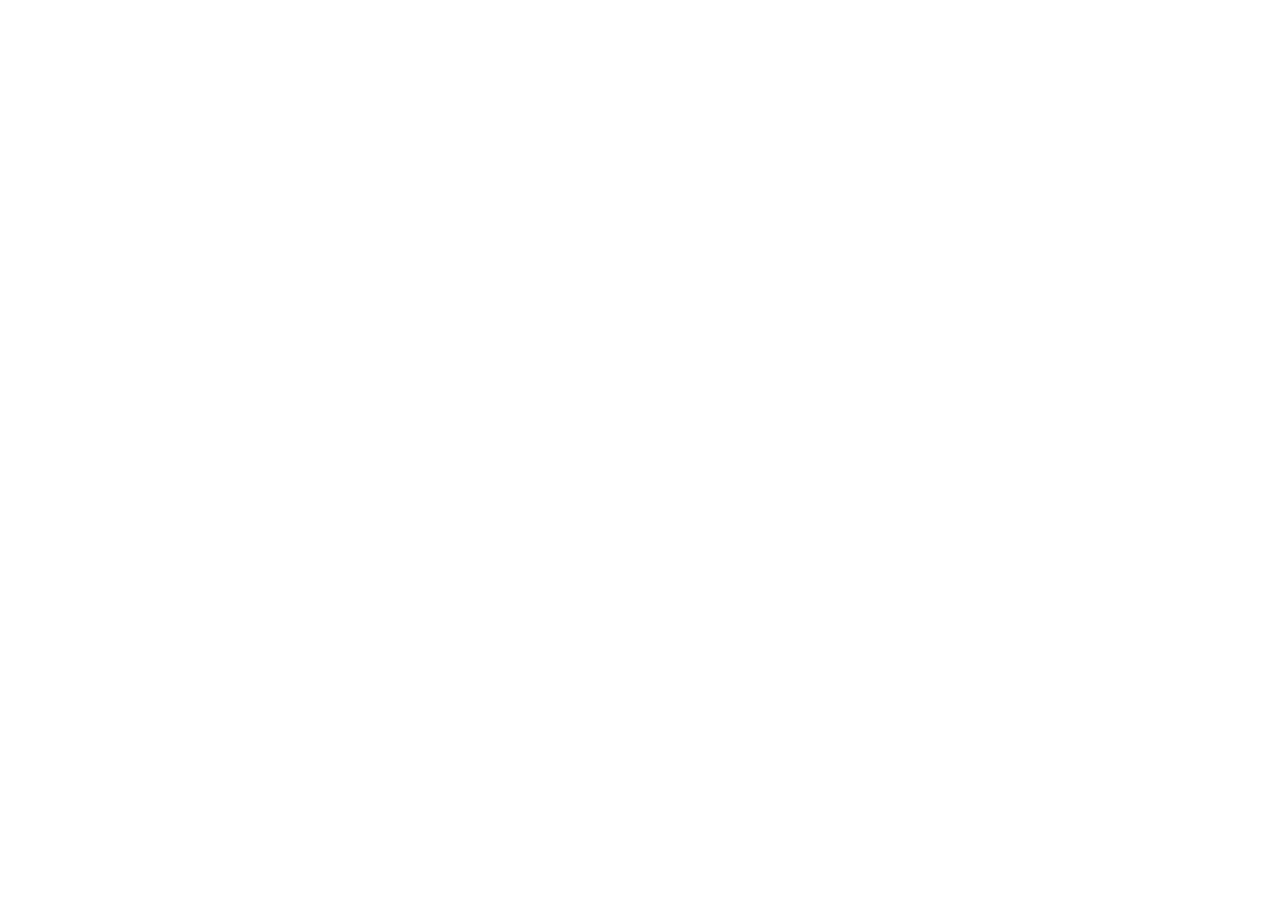
